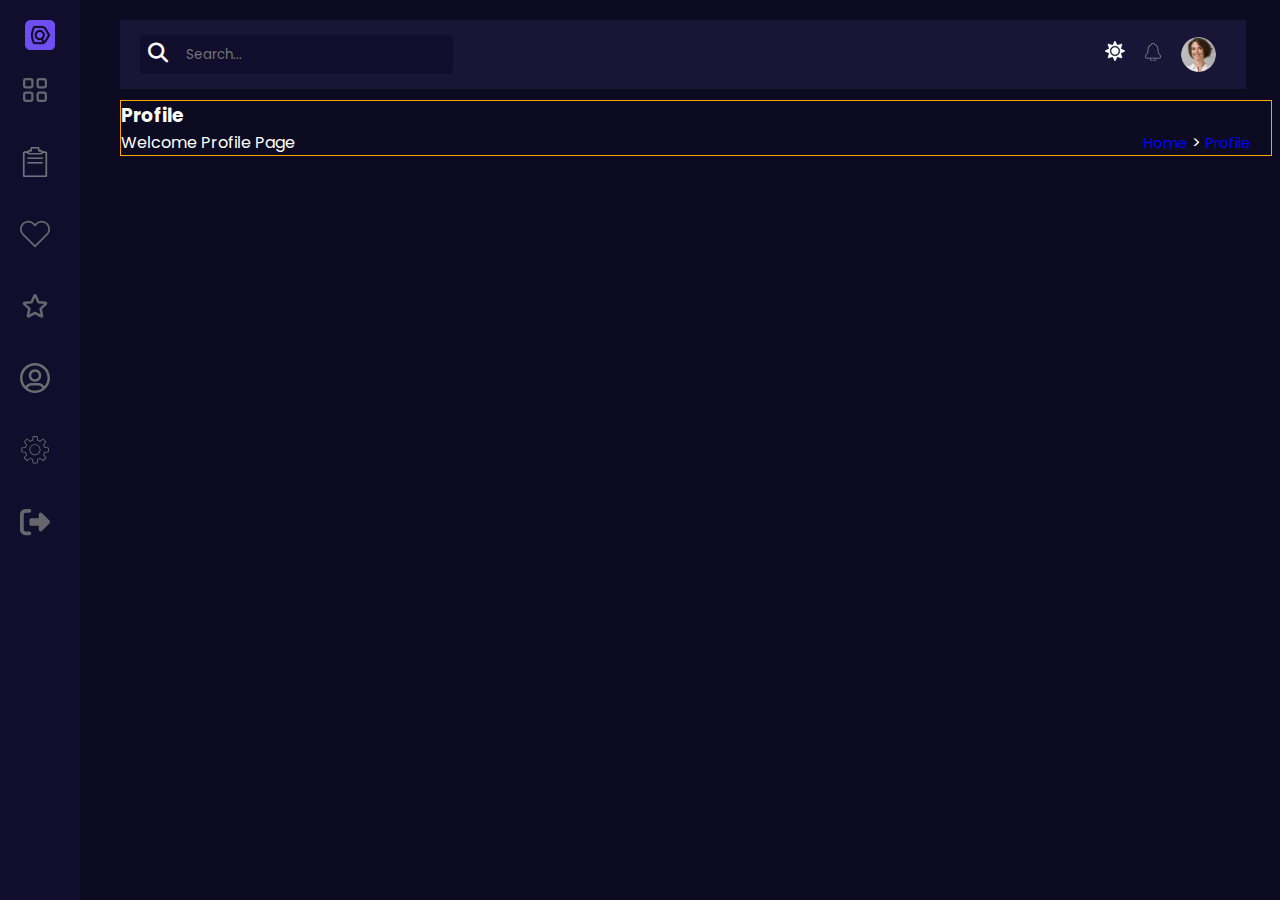
==== profile.html @ 3d029cd7 "new commit" ====
<!DOCTYPE html>
<html lang="en">

<head>
    <meta charset="UTF-8">
    <meta name="viewport" content="width=device-width, initial-scale=1.0">
    <title>NFT MarketPlace</title>
    <link rel="stylesheet" href="common.css">
    <link rel="stylesheet" href="profile.css">
    <link rel="stylesheet" href="https://cdnjs.cloudflare.com/ajax/libs/font-awesome/6.6.0/css/all.min.css">
</head>

<body>
    <!-- Sidebar -->
    <nav class="sidebar">
        <div class="logo">
            <img src="Assets/images/logo.png" alt="Logo">
        </div>
        <ul class="nav-links">
            <li><a href="#"><img src="Assets/images/dashboard.svg" alt="Home" class="svg"></a></li>
            <li><a href="#"><img src="Assets/images/bid.png" alt="bid" class="svg"></a></li>
            <li><a href="#"><img src="Assets/images/heart.svg" alt="saved" class="svg"></a></li>
            <li><a href="#"><img src="Assets/images/star.svg" alt="starred" class="svg"></a></li>
            <li><a href="#"><img src="Assets/images/user.svg" alt="user" class="svg"></a></li>
            <li><a href="#"><img src="Assets/images/setting.svg" alt="setting" class="svg"></a></li>
            <li><a href="#"><img src="Assets/images/logout.svg" alt="logout" class="svg"></a></li>
        </ul>
    </nav>

    <!-- Bottom Navbar for Mobile Devices -->
    <nav class="bottom-navbar">
        <ul class="bottom-nav-links">
            <li><a href="#"><img src="Assets/images/dashboard.svg" alt="Home" class="svg"></a></li>
            <li><a href="#"><img src="Assets/images/bid.png" alt="bid" class="svg"></a></li>
            <li><a href="#"><img src="Assets/images/heart.svg" alt="saved" class="svg"></a></li>
            <li><a href="#"><img src="Assets/images/star.svg" alt="starred" class="svg"></a></li>
            <li><a href="#"><img src="Assets/images/user.svg" alt="user" class="svg"></a></li>
            <li><a href="#"><img src="Assets/images/setting.svg" alt="setting" class="svg"></a></li>
            <li><a href="#"><img src="Assets/images/logout.svg" alt="logout" class="svg"></a></li>
        </ul>
    </nav>

    <!-- Main Content Area -->
    <div class="main-content">
        <!-- Header -->
        <header class="header">
            <div class="search-container">
                <button class="search-btn">
                    <i class="fa-solid fa-magnifying-glass"></i>
                </button>
                <input type="text" placeholder="Search..." class="search-input">
            </div>

            <div class="header-right">
                <!-- Theme Toggle -->
                <div class="theme-toggle">
                    <button class="theme-btn">
                        <img src="Assets/images/sun.png" alt="">
                    </button>
                </div>

                <!-- Notifications -->
                <div class="notifications">
                    <button class="notif-btn">
                        <img src="Assets/images/bell.png" alt="Notifications">
                    </button>
                </div>

                <!-- User Profile -->
                <div class="user-profile">
                    <img src="Assets/images/avatar.png" alt="User Profile" class="profile-img">
                </div>
            </div>
        </header>

        <main>
            <div class="profile-nav">
                <h3>Profile</h3>
                <div class="profile-info">
                    <p>Welcome Profile Page</p>
                    <p class="profile-navLink"><a href="./index.html">Home</a> <span>&gt</span> <a href="#">Profile</a></p>
                </div>
            </div>
        </main>
    </div>
    <script src="script.js"></script>
</body>

</html>
---- common.css ----
@import url('https://fonts.googleapis.com/css2?family=Poppins:ital,wght@0,100;0,200;0,300;0,400;0,500;0,600;0,700;0,800;0,900;1,100;1,200;1,300;1,400;1,500;1,600;1,700;1,800;1,900&display=swap');

* {
    margin: 0;
    padding: 0;
    box-sizing: border-box;
    font-family: "Poppins", sans-serif;
}

:root {
    /* Common colors */
    --primary-purple: #7B61FF;
    --green: #31C48D;
    --red: #FF6B6B;
    --yellow: #FFC107;
    --chart-blue: #3498DB;

    /* Dark theme */
    --dark-bg: #0D0B21;
    --dark-card-bg: #191537;
    --dark-sidebar-bg: #110E2D;
    --dark-text: #FFFFFF;
    --dark-secondary-purple: #9C91FE;

    /* Light theme */
    --light-bg: #FFFFFF;
    --light-card-bg: #F8F9FA;
    --light-text: #000000;
    --light-secondary-text: #6C757D;
    --light-border: #E9ECEF;
}

body {
    font-family: Arial, sans-serif;
    display: flex;
    flex-direction: column;
    min-height: 100vh;
    background-color: var(--dark-bg);
    color: var(--dark-text);
    transition: background-color 0.3s, color 0.3s;
}

body.light-theme {
    background-color: var(--light-border);
    color: var(--light-text);
}

/* Sidebar Styles */
.sidebar {
    position: fixed;
    width: 80px;
    height: 100%;
    background-color: var(--dark-sidebar-bg);
    color: var(--dark-text);
    padding-top: 20px;
    display: flex;
    flex-direction: column;
    align-items: center;
    transition: background-color 0.3s;
}

.light-theme .sidebar {
    background-color: var(--light-card-bg);
    color: var(--light-text);
}

.sidebar .logo img {
    width: 30px;
    margin: 0 auto;
    display: block;
}

.sidebar .nav-links a {
    display: flex;
    align-items: center;
}

.sidebar .nav-links img {
    width: 30px;
    height: 30px;
    margin-right: 10px;
    filter: invert(42%) sepia(13%) saturate(166%) hue-rotate(210deg) brightness(88%) contrast(82%);
    transition: 0.3s ease;
}

.sidebar .nav-links li {
    margin: 15px 0;
}

.sidebar .nav-links a {
    text-decoration: none;
    color: white;
    font-size: 18px;
    display: block;
    padding: 10px;
    border-radius: 8px;
}

.sidebar .nav-links img:hover {
    filter: invert(29%) sepia(48%) saturate(3269%) hue-rotate(239deg) brightness(98%) contrast(93%);
}

/* Bottom Navbar for Mobile Devices */
.bottom-navbar {
    display: none;
    position: fixed;
    bottom: 0;
    left: 0;
    width: 100%;
    background-color: var(--dark-sidebar-bg);
    box-shadow: 0 -2px 10px rgba(0, 0, 0, 0.5);
    z-index: 1000;
    transition: background-color 0.3s;
}

.light-theme .bottom-navbar {
    background-color: var(--light-card-bg);
}

.bottom-navbar .bottom-nav-links {
    list-style: none;
    display: flex;
    justify-content: space-around;
    padding: 10px 0;
}

.bottom-navbar .bottom-nav-links li {
    flex: 1;
    text-align: center;
}

.bottom-navbar .bottom-nav-links a {
    text-decoration: none;
    font-size: 16px;
    display: block;
    padding: 8px 0;
    transition: color 0.3s ease;
}

.bottom-navbar .bottom-nav-links img {
    width: 30px;
    height: 30px;
    margin-right: 10px;
    filter: invert(42%) sepia(13%) saturate(166%) hue-rotate(210deg) brightness(88%) contrast(82%);
    transition: 0.3s ease;
}

.bottom-navbar .bottom-nav-links img:hover {
    filter: invert(29%) sepia(48%) saturate(3269%) hue-rotate(239deg) brightness(98%) contrast(93%);
}

/* Main Content Area */
.main-content {
    margin-left: 100px;
    padding: 20px;
    transition: all 0.3s ease;
}

/* Header Styles */
.header {
    display: flex;
    align-items: center;
    justify-content: space-between;
    background-color: var(--dark-card-bg);
    padding: 15px 20px;
    position: fixed;
    z-index: 1000;
    width: 88vw;
    transition: background-color 0.3s;
}

.light-theme .header {
    background-color: var(--light-card-bg);
}

.search-container {
    display: flex;
    flex: 1;
    max-width: 250px;
}

.search-input {
    flex: 1;
    padding: 6px 10px;
    border: none;
    border-radius: 0px 4px 4px 0px;
    outline: none;
    background-color: var(--dark-sidebar-bg);
    color: var(--dark-text);
    transition: background-color 0.3s, color 0.3s;
}

.light-theme .search-input {
    background-color: var(--light-bg);
    color: var(--light-text);
}

.search-btn {
    padding: 8px 8px;
    background-color: var(--dark-sidebar-bg);
    border: none;
    border-radius: 4px 0px 0px 4px;
    cursor: pointer;
}

.search-btn i {
    color: var(--light-bg);
    font-size: 20px;
}

.light-theme .search-btn,
.light-theme .search-btn i {
    background-color: var(--light-bg);
    color: var(--light-text);
    color: var(--light-text);
}

.header-right {
    display: flex;
    align-items: center;
}

.theme-toggle {
    margin-right: 20px;
}

.theme-btn {
    background-color: transparent;
    border: none;
    font-size: 8px;
    cursor: pointer;
    color: white;
}

.theme-btn img {
    width: 20px;
}

.notifications {
    margin-right: 20px;
}

.notif-btn {
    background-color: transparent;
    border: none;
    font-size: 18px;
    cursor: pointer;
    filter: invert(42%) sepia(13%) saturate(166%) hue-rotate(210deg) brightness(88%) contrast(82%);
}

.user-profile {
    display: flex;
    align-items: center;
}

.user-profile .profile-img {
    width: 35px;
    height: 35px;
    border-radius: 50%;
    margin-right: 10px;
}

.user-profile .username {
    font-size: 16px;
}

/* Responsive Design */
@media screen and (max-width: 768px) {

    /* Hide sidebar */
    .sidebar {
        display: none;
    }

    .main-content {
        margin-left: 0px;
        width: 100%;
    }

    /* Show bottom navbar */
    .bottom-navbar {
        display: block;
    }

    .header {
        width: 100smvw;
    }

    .search-container {
        max-width: 400px;
        margin-right: 5px;
    }

    .header-right {
        width: 30%;
        justify-content: end;
    }
}
---- profile.css ----
*{
    margin: 0;
    padding: 0;
    box-sizing: border-box;
}

.profile-nav{
    margin-top: 80px;
    width: 90vw;
    border: 1px solid orange;
}

.profile-info{
    display: flex;
    justify-content: space-between;
    padding-right: 20px;
}

.profile-navLink a{
    text-decoration: none;
    font-size: 15px;
    font-weight: 400;
}
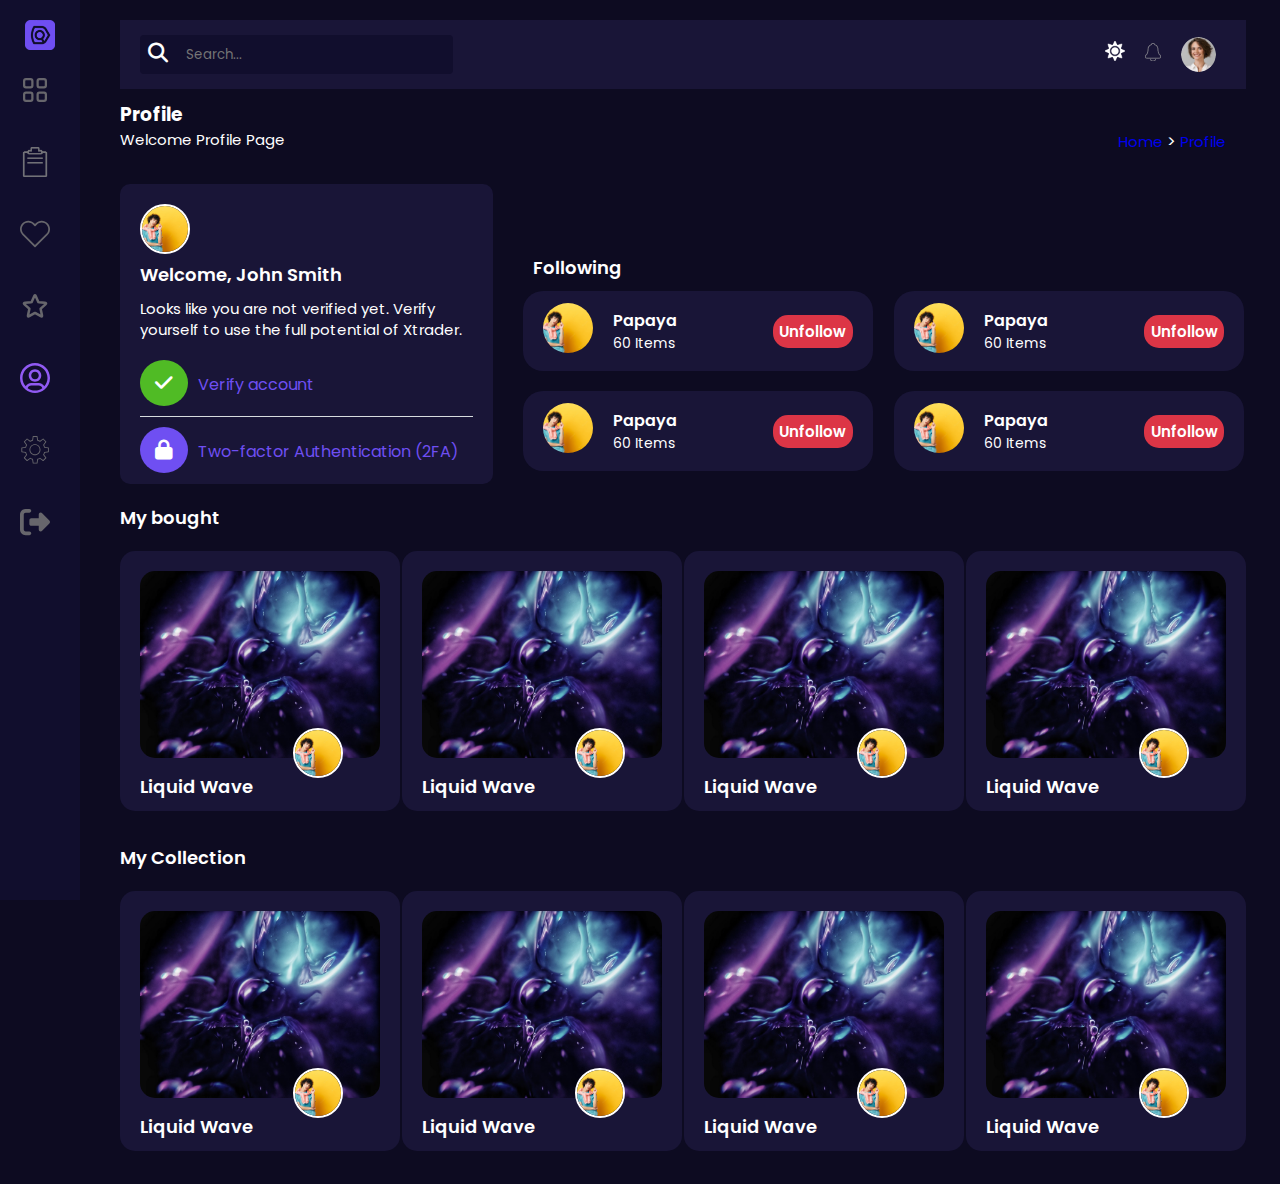
==== commit 906bb551: "new commit" ====
--- a/profile.html
+++ b/profile.html
@@ -17,11 +17,13 @@
             <img src="Assets/images/logo.png" alt="Logo">
         </div>
         <ul class="nav-links">
-            <li><a href="#"><img src="Assets/images/dashboard.svg" alt="Home" class="svg"></a></li>
+            <li><a href="./index.html"><img src="Assets/images/dashboard.svg" alt="Home" class="svg"></a></li>
             <li><a href="#"><img src="Assets/images/bid.png" alt="bid" class="svg"></a></li>
             <li><a href="#"><img src="Assets/images/heart.svg" alt="saved" class="svg"></a></li>
             <li><a href="#"><img src="Assets/images/star.svg" alt="starred" class="svg"></a></li>
-            <li><a href="#"><img src="Assets/images/user.svg" alt="user" class="svg"></a></li>
+            <li><a href="#"><img src="Assets/images/user.svg"
+                        style="filter: invert(30%) sepia(85%) saturate(3030%) hue-rotate(240deg) brightness(98%) contrast(94%);"
+                        alt="user" class="svg"></a></li>
             <li><a href="#"><img src="Assets/images/setting.svg" alt="setting" class="svg"></a></li>
             <li><a href="#"><img src="Assets/images/logout.svg" alt="logout" class="svg"></a></li>
         </ul>
@@ -30,11 +32,13 @@
     <!-- Bottom Navbar for Mobile Devices -->
     <nav class="bottom-navbar">
         <ul class="bottom-nav-links">
-            <li><a href="#"><img src="Assets/images/dashboard.svg" alt="Home" class="svg"></a></li>
+            <li><a href="./index.html"><img src="Assets/images/dashboard.svg" alt="Home" class="svg"></a></li>
             <li><a href="#"><img src="Assets/images/bid.png" alt="bid" class="svg"></a></li>
             <li><a href="#"><img src="Assets/images/heart.svg" alt="saved" class="svg"></a></li>
             <li><a href="#"><img src="Assets/images/star.svg" alt="starred" class="svg"></a></li>
-            <li><a href="#"><img src="Assets/images/user.svg" alt="user" class="svg"></a></li>
+            <li><a href="#"><img src="Assets/images/user.svg"
+                        style="filter: invert(30%) sepia(85%) saturate(3030%) hue-rotate(240deg) brightness(98%) contrast(94%);"
+                        alt="user" class="svg"></a></li>
             <li><a href="#"><img src="Assets/images/setting.svg" alt="setting" class="svg"></a></li>
             <li><a href="#"><img src="Assets/images/logout.svg" alt="logout" class="svg"></a></li>
         </ul>
@@ -77,8 +81,182 @@
             <div class="profile-nav">
                 <h3>Profile</h3>
                 <div class="profile-info">
-                    <p>Welcome Profile Page</p>
-                    <p class="profile-navLink"><a href="./index.html">Home</a> <span>&gt</span> <a href="#">Profile</a></p>
+                    <p class="welcome">Welcome Profile Page</p>
+                    <p class="profile-navLink"><a href="./index.html">Home</a> <span>&gt</span> <a href="#">Profile</a>
+                    </p>
+                </div>
+            </div>
+            <div class="main-data">
+                <div class="profile-data">
+                    <img src="Assets/images/useravatar.jpeg" class="user-avatar" alt="">
+                    <h3>Welcome, John Smith</h3>
+                    <p>Looks like you are not verified yet. Verify yourself to use the full potential of Xtrader.</p>
+                    <div class="security">
+                        <div class="security-option1"><i class="fa-solid fa-check"></i><span>Verify account</span></div>
+                        <hr>
+                        <div class="security-option2"><i class="fa-solid fa-lock"></i><span>Two-factor Authentication
+                                (2FA)</span></div>
+                    </div>
+                </div>
+                <div class="following">
+                    <h3>Following</h3>
+                    <div class="follow">
+                        <div class="follow-card">
+                            <div class="follow-cardImg">
+                                <img src="Assets/images/useravatar.jpeg" alt="User Avatar" class="user-avatar2">
+                            </div>
+                            <div class="card-detail">
+                                <p class="card-name">Papaya</p>
+                                <p class="card-data">60 Items</p>
+                            </div>
+                            <div class="card-button">
+                                <button class="btn">Unfollow</button>
+                            </div>
+                        </div>
+
+                        <div class="follow-card">
+                            <div class="follow-cardImg">
+                                <img src="Assets/images/useravatar.jpeg" alt="User Avatar" class="user-avatar2">
+                            </div>
+                            <div class="card-detail">
+                                <p class="card-name">Papaya</p>
+                                <p class="card-data">60 Items</p>
+                            </div>
+                            <div class="card-button">
+                                <button class="btn">Unfollow</button>
+                            </div>
+                        </div>
+
+                        <div class="follow-card">
+                            <div class="follow-cardImg">
+                                <img src="Assets/images/useravatar.jpeg" alt="User Avatar" class="user-avatar2">
+                            </div>
+                            <div class="card-detail">
+                                <p class="card-name">Papaya</p>
+                                <p class="card-data">60 Items</p>
+                            </div>
+                            <div class="card-button">
+                                <button class="btn">Unfollow</button>
+                            </div>
+                        </div>
+
+                        <div class="follow-card">
+                            <div class="follow-cardImg">
+                                <img src="Assets/images/useravatar.jpeg" alt="User Avatar" class="user-avatar2">
+                            </div>
+                            <div class="card-detail">
+                                <p class="card-name">Papaya</p>
+                                <p class="card-data">60 Items</p>
+                            </div>
+                            <div class="card-button">
+                                <button class="btn">Unfollow</button>
+                            </div>
+                        </div>
+                    </div>
+                </div>
+            </div>
+            <div class="bought">
+                <h3>My bought</h3>
+                <div class="main-card">
+                    <div class="card">
+                        <div class="card-image">
+                            <img src="Assets/images/NFT2.jpeg" alt="Liquid Wave" class="nft-image">
+                        </div>
+                        <div class="card-content">
+                            <h2>Liquid Wave</h2>
+                            <div class="profile-pic">
+                                <img src="Assets/images/useravatar.jpeg" alt="Profile Picture" class="user-avatar">
+                            </div>
+                        </div>
+                    </div>
+
+                    <div class="card">
+                        <div class="card-image">
+                            <img src="Assets/images/NFT2.jpeg" alt="Liquid Wave" class="nft-image">
+                        </div>
+                        <div class="card-content">
+                            <h2>Liquid Wave</h2>
+                            <div class="profile-pic">
+                                <img src="Assets/images/useravatar.jpeg" alt="Profile Picture" class="user-avatar">
+                            </div>
+                        </div>
+                    </div>
+
+                    <div class="card">
+                        <div class="card-image">
+                            <img src="Assets/images/NFT2.jpeg" alt="Liquid Wave" class="nft-image">
+                        </div>
+                        <div class="card-content">
+                            <h2>Liquid Wave</h2>
+                            <div class="profile-pic">
+                                <img src="Assets/images/useravatar.jpeg" alt="Profile Picture" class="user-avatar">
+                            </div>
+                        </div>
+                    </div>
+
+                    <div class="card">
+                        <div class="card-image">
+                            <img src="Assets/images/NFT2.jpeg" alt="Liquid Wave" class="nft-image">
+                        </div>
+                        <div class="card-content">
+                            <h2>Liquid Wave</h2>
+                            <div class="profile-pic">
+                                <img src="Assets/images/useravatar.jpeg" alt="Profile Picture" class="user-avatar">
+                            </div>
+                        </div>
+                    </div>
+                </div>
+            </div>
+            <div class="bought2">
+                <h3>My Collection</h3>
+                <div class="main-card">
+                    <div class="card">
+                        <div class="card-image">
+                            <img src="Assets/images/NFT2.jpeg" alt="Liquid Wave" class="nft-image">
+                        </div>
+                        <div class="card-content">
+                            <h2>Liquid Wave</h2>
+                            <div class="profile-pic">
+                                <img src="Assets/images/useravatar.jpeg" alt="Profile Picture" class="user-avatar">
+                            </div>
+                        </div>
+                    </div>
+
+                    <div class="card">
+                        <div class="card-image">
+                            <img src="Assets/images/NFT2.jpeg" alt="Liquid Wave" class="nft-image">
+                        </div>
+                        <div class="card-content">
+                            <h2>Liquid Wave</h2>
+                            <div class="profile-pic">
+                                <img src="Assets/images/useravatar.jpeg" alt="Profile Picture" class="user-avatar">
+                            </div>
+                        </div>
+                    </div>
+
+                    <div class="card">
+                        <div class="card-image">
+                            <img src="Assets/images/NFT2.jpeg" alt="Liquid Wave" class="nft-image">
+                        </div>
+                        <div class="card-content">
+                            <h2>Liquid Wave</h2>
+                            <div class="profile-pic">
+                                <img src="Assets/images/useravatar.jpeg" alt="Profile Picture" class="user-avatar">
+                            </div>
+                        </div>
+                    </div>
+
+                    <div class="card">
+                        <div class="card-image">
+                            <img src="Assets/images/NFT2.jpeg" alt="Liquid Wave" class="nft-image">
+                        </div>
+                        <div class="card-content">
+                            <h2>Liquid Wave</h2>
+                            <div class="profile-pic">
+                                <img src="Assets/images/useravatar.jpeg" alt="Profile Picture" class="user-avatar">
+                            </div>
+                        </div>
+                    </div>
                 </div>
             </div>
         </main>
--- a/profile.css
+++ b/profile.css
@@ -1,23 +1,326 @@
-*{
+* {
     margin: 0;
     padding: 0;
     box-sizing: border-box;
-}
-
-.profile-nav{
+    font-family: "Poppins", sans-serif;
+}
+
+:root {
+    /* Common colors */
+    --primary-purple: #7B61FF;
+    --green: #31C48D;
+    --red: #FF6B6B;
+    --yellow: #FFC107;
+    --chart-blue: #3498DB;
+
+    /* Dark theme */
+    --dark-bg: #0D0B21;
+    --dark-card-bg: #191537;
+    --dark-sidebar-bg: #110E2D;
+    --dark-text: #FFFFFF;
+    --dark-secondary-purple: #9C91FE;
+
+    /* Light theme */
+    --light-bg: #FFFFFF;
+    --light-card-bg: #F8F9FA;
+    --light-text: #000000;
+    --light-secondary-text: #6C757D;
+    --light-border: #E9ECEF;
+}
+
+.profile-nav {
     margin-top: 80px;
-    width: 90vw;
-    border: 1px solid orange;
-}
-
-.profile-info{
+    width: 88vw;
+}
+
+.profile-info {
     display: flex;
     justify-content: space-between;
     padding-right: 20px;
 }
 
-.profile-navLink a{
+.welcome {
+    font-size: 15px;
+    font-weight: 400;
+    line-height: 21px;
+}
+
+.profile-navLink a {
     text-decoration: none;
     font-size: 15px;
     font-weight: 400;
+    line-height: 21px;
+}
+
+.main-data {
+    display: flex;
+    justify-content: start;
+    width: 88vw;
+}
+
+.profile-data {
+    width: 380px;
+    height: 300px;
+    border-radius: 10px;
+    margin-top: 30px;
+    margin-right: 30px;
+    padding: 20px;
+    background-color: var(--dark-card-bg);
+}
+
+.light-theme .profile-data {
+    background-color: var(--light-card-bg);
+}
+
+.user-avatar {
+    width: 50px;
+    height: 50px;
+    border-radius: 50%;
+    border: 2px solid #FFFFFF;
+    object-fit: cover;
+}
+
+.profile-data h3,
+.following h3 {
+    font-size: 18px;
+    font-weight: 600;
+    line-height: 27px;
+    padding-bottom: 10px;
+}
+
+.profile-data p {
+    font-size: 15px;
+    font-weight: 400;
+    line-height: 21px;
+    padding-bottom: 20px;
+}
+
+.security {
+    display: flex;
+    flex-direction: column;
+}
+
+.security-option1 i,
+.security-option2 i {
+    font-size: 20px;
+    font-weight: 900;
+    line-height: 16px;
+    margin-right: 10px;
+    color: #FFFFFF;
+    padding: 15px;
+}
+
+.security-option1 i {
+    background-color: #50BB25;
+    border-radius: 50%;
+}
+
+.security-option1,
+.security-option2 {
+    color: #6F4FF2;
+}
+
+.security-option2 i {
+    background-color: #6F4FF2;
+    border-radius: 50%;
+}
+
+hr {
+    height: 1px;
+    color: #D6DBDE;
+    background: #D6DBDE;
+    margin: 10px 0 10px 0;
+    font-size: 0;
+    border: 0.2px;
+}
+
+.following {
+    width: 740px;
+    height: 220px;
+    margin-top: 100px;
+}
+
+.following h3 {
+    font-size: 18px;
+    font-weight: 600;
+    line-height: 27px;
+    margin-left: 10px;
+    padding-bottom: 10px;
+}
+
+.follow {
+    display: grid;
+    grid-template-columns: repeat(2, 1fr);
+    gap: 20px;
+}
+
+.follow-card {
+    display: flex;
+    justify-content: space-evenly;
+    align-items: center;
+    width: 350px;
+    height: 80px;
+    padding: 20px;
+    border-radius: 20px;
+    background-color: var(--dark-card-bg);
+}
+
+.light-theme .follow-card {
+    background-color: var(--light-card-bg);
+}
+
+.follow-cardImg {
+    margin-right: 20px;
+}
+
+.user-avatar2 {
+    width: 50px;
+    height: 50px;
+    border-radius: 50%;
+    object-fit: cover;
+}
+
+.card-detail {
+    display: flex;
+    flex-direction: column;
+    justify-content: start;
+    align-items: start;
+    width: 200px;
+}
+
+.card-name {
+    font-size: 16px;
+    font-weight: 600;
+    line-height: 24px;
+}
+
+.card-data {
+    font-size: 14px;
+    font-weight: 400;
+    line-height: 21px;
+}
+
+.btn {
+    width: 80px;
+    border: none;
+    border-radius: 15px;
+    background-color: #dc3546;
+    font-size: 15px;
+    font-weight: 600;
+    padding: 5px;
+    cursor: pointer;
+    color: var(--dark-text);
+    transition: 0.2s ease-in;
+}
+
+.btn:hover {
+    transform: scale(1.2);
+    background-color: #f11127;
+}
+
+/* bought style */
+.bought,
+.bought2 {
+    display: flex;
+    flex-direction: column;
+    width: 88vw;
+    height: 320px;
+    margin-top: 20px;
+}
+
+.bought h3, .bought2 h3 {
+    font-size: 18px;
+    font-weight: 600;
+    line-height: 27px;
+    padding-bottom: 20px;
+}
+
+.main-card {
+    display: flex;
+    justify-content: space-between;
+}
+
+.card {
+    width: 280px;
+    height: 260px;
+    padding: 20px;
+    background-color: var(--dark-card-bg);
+    border-radius: 15px;
+}
+
+.light-theme .card {
+    background-color: var(--light-card-bg);
+}
+
+.card-image {
+    width: 100%;
+    height: 187px;
+    border-radius: 15px;
+}
+
+.card-image .nft-image {
+    width: 100%;
+    height: 100%;
+    border-radius: 15px;
+}
+
+.card-content {
+    display: flex;
+    align-items: center;
+}
+
+.card-content h2 {
+    font-size: 18px;
+    font-weight: 600;
+    line-height: 27px;
+}
+
+.profile-pic {
+    position: relative;
+    bottom: 30px;
+    left: 40px;
+}
+
+/* Responsive Design */
+@media screen and (max-width: 768px) {
+    .main-data {
+        flex-direction: column;
+        height: 90vh;
+    }
+
+    .profile-data {
+        width: 100%;
+        height: 320px;
+        padding: 10px;
+        margin-right: 0px !important;
+        margin-bottom: 0px !important;
+    }
+
+    .following {
+        width: 100%;
+        height: 428px;
+        margin-top: 10px;
+    }
+
+    .follow {
+        grid-template-columns: 1fr;
+    }
+
+    .bought,.bought2 {
+        height: 1100px;
+    }
+
+    .main-card {
+        flex-direction: column;
+        flex-grow: 2;
+        align-items: center;
+        justify-content: space-between;
+    }
+
+    .card {
+        margin-bottom: 5px;
+    }
+    .bought2{
+        margin-bottom: 100px;
+    }
 }